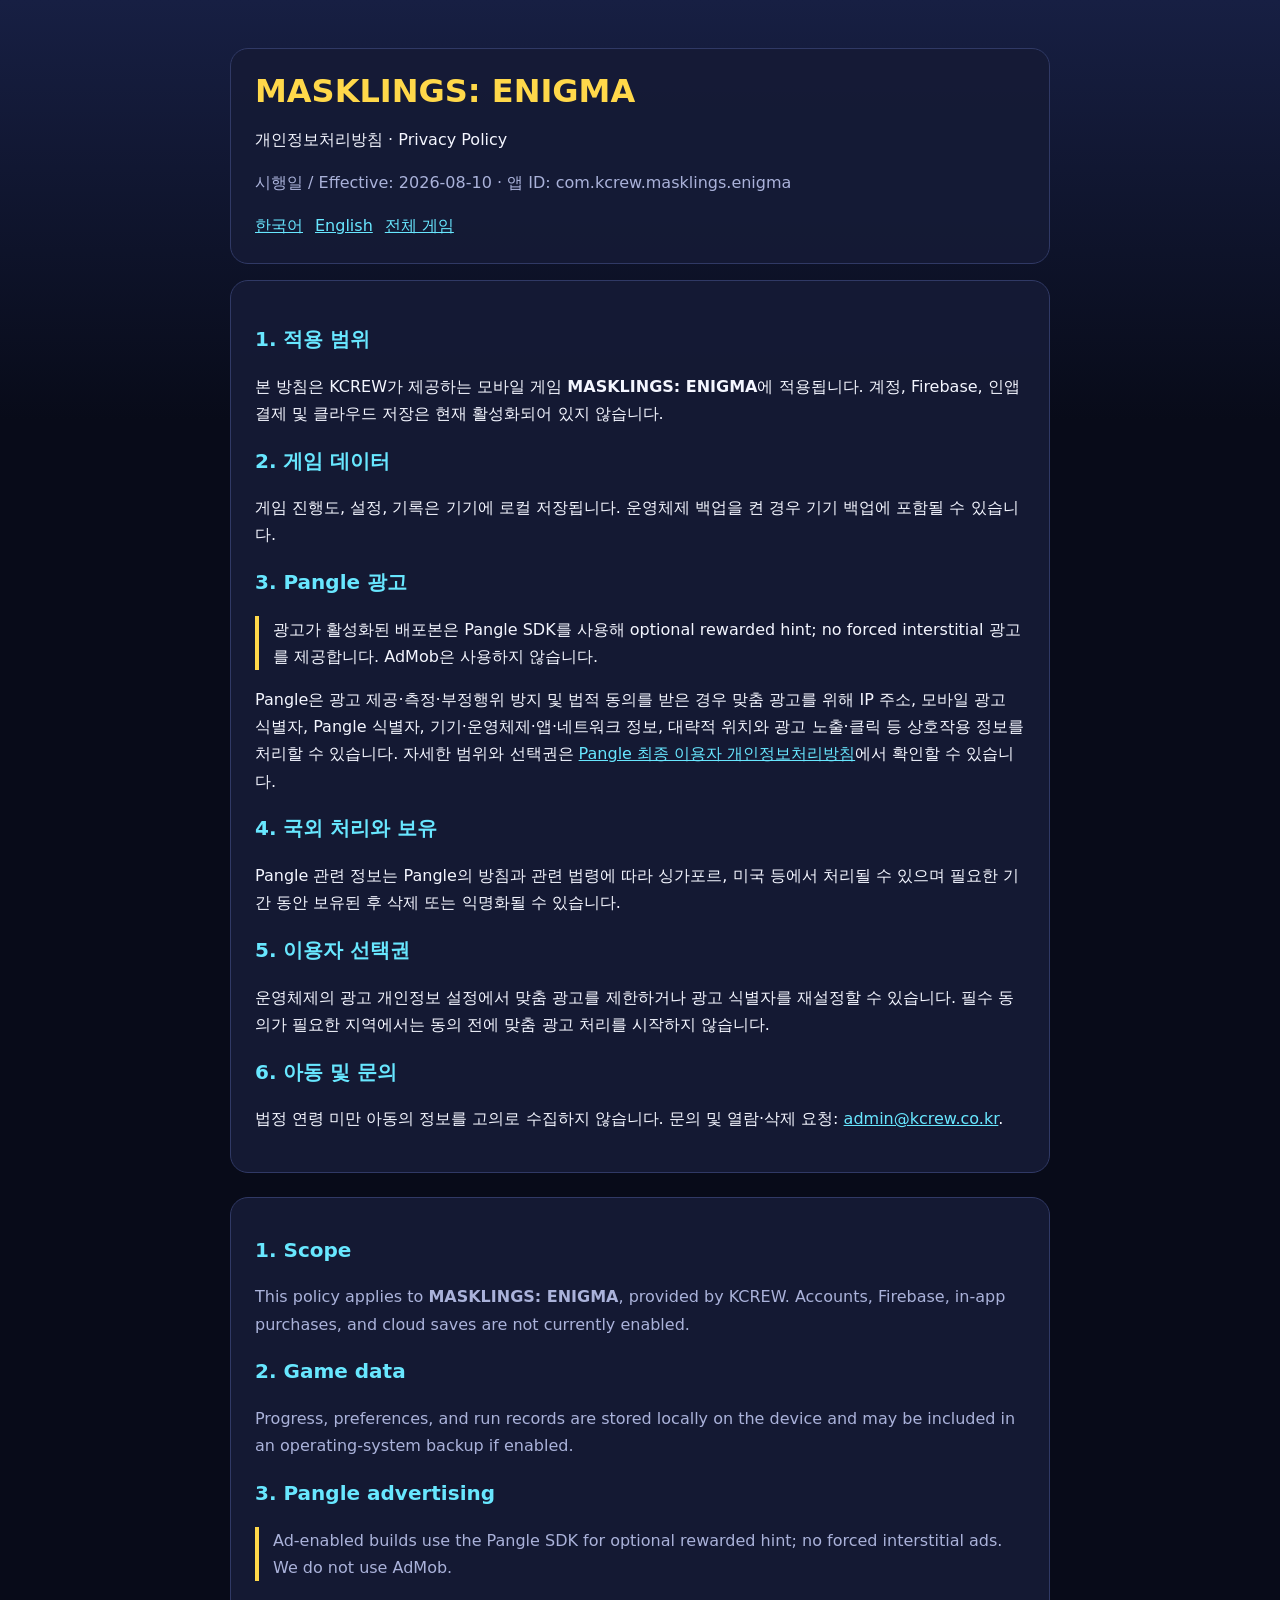
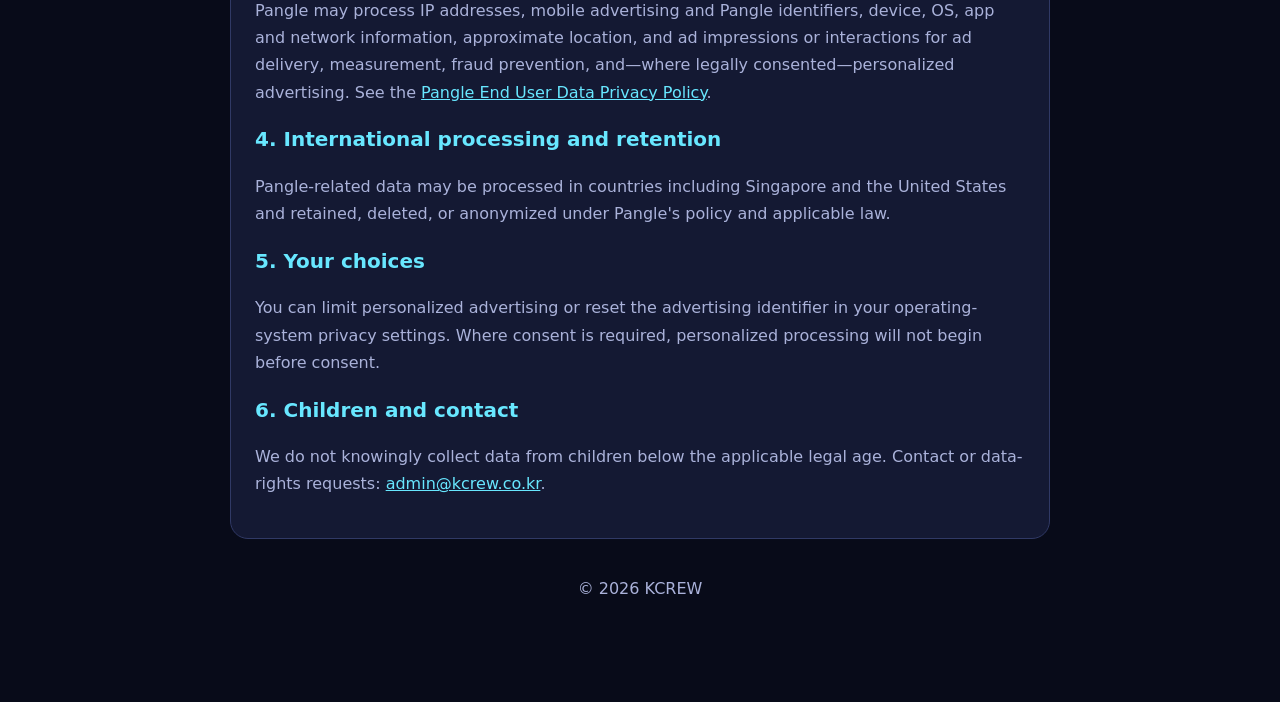
==== enigma/index.html @ 2fb53f5e "feat: publish MASKLINGS privacy center" ====
<!doctype html><html lang="ko"><head><meta charset="utf-8"><meta name="viewport" content="width=device-width,initial-scale=1"><title>MASKLINGS: ENIGMA Privacy Policy</title><link rel="stylesheet" href="/site.css"></head><body><main><header><h1>MASKLINGS: ENIGMA</h1><p>개인정보처리방침 · Privacy Policy</p><p class="meta">시행일 / Effective: 2026-08-10 · 앱 ID: com.kcrew.masklings.enigma</p><nav><a href="#ko">한국어</a><a href="#en">English</a><a href="/">전체 게임</a></nav></header><section id="ko"><h2>1. 적용 범위</h2><p>본 방침은 KCREW가 제공하는 모바일 게임 <strong>MASKLINGS: ENIGMA</strong>에 적용됩니다. 계정, Firebase, 인앱결제 및 클라우드 저장은 현재 활성화되어 있지 않습니다.</p><h2>2. 게임 데이터</h2><p>게임 진행도, 설정, 기록은 기기에 로컬 저장됩니다. 운영체제 백업을 켠 경우 기기 백업에 포함될 수 있습니다.</p><h2>3. Pangle 광고</h2><p class="notice">광고가 활성화된 배포본은 Pangle SDK를 사용해 optional rewarded hint; no forced interstitial 광고를 제공합니다. AdMob은 사용하지 않습니다.</p><p>Pangle은 광고 제공·측정·부정행위 방지 및 법적 동의를 받은 경우 맞춤 광고를 위해 IP 주소, 모바일 광고 식별자, Pangle 식별자, 기기·운영체제·앱·네트워크 정보, 대략적 위치와 광고 노출·클릭 등 상호작용 정보를 처리할 수 있습니다. 자세한 범위와 선택권은 <a href="https://www.pangleglobal.com/en/privacy/enduser-en">Pangle 최종 이용자 개인정보처리방침</a>에서 확인할 수 있습니다.</p><h2>4. 국외 처리와 보유</h2><p>Pangle 관련 정보는 Pangle의 방침과 관련 법령에 따라 싱가포르, 미국 등에서 처리될 수 있으며 필요한 기간 동안 보유된 후 삭제 또는 익명화될 수 있습니다.</p><h2>5. 이용자 선택권</h2><p>운영체제의 광고 개인정보 설정에서 맞춤 광고를 제한하거나 광고 식별자를 재설정할 수 있습니다. 필수 동의가 필요한 지역에서는 동의 전에 맞춤 광고 처리를 시작하지 않습니다.</p><h2>6. 아동 및 문의</h2><p>법정 연령 미만 아동의 정보를 고의로 수집하지 않습니다. 문의 및 열람·삭제 요청: <a href="mailto:admin@kcrew.co.kr">admin@kcrew.co.kr</a>.</p></section><section id="en" class="en"><h2>1. Scope</h2><p>This policy applies to <strong>MASKLINGS: ENIGMA</strong>, provided by KCREW. Accounts, Firebase, in-app purchases, and cloud saves are not currently enabled.</p><h2>2. Game data</h2><p>Progress, preferences, and run records are stored locally on the device and may be included in an operating-system backup if enabled.</p><h2>3. Pangle advertising</h2><p class="notice">Ad-enabled builds use the Pangle SDK for optional rewarded hint; no forced interstitial ads. We do not use AdMob.</p><p>Pangle may process IP addresses, mobile advertising and Pangle identifiers, device, OS, app and network information, approximate location, and ad impressions or interactions for ad delivery, measurement, fraud prevention, and—where legally consented—personalized advertising. See the <a href="https://www.pangleglobal.com/en/privacy/enduser-en">Pangle End User Data Privacy Policy</a>.</p><h2>4. International processing and retention</h2><p>Pangle-related data may be processed in countries including Singapore and the United States and retained, deleted, or anonymized under Pangle's policy and applicable law.</p><h2>5. Your choices</h2><p>You can limit personalized advertising or reset the advertising identifier in your operating-system privacy settings. Where consent is required, personalized processing will not begin before consent.</p><h2>6. Children and contact</h2><p>We do not knowingly collect data from children below the applicable legal age. Contact or data-rights requests: <a href="mailto:admin@kcrew.co.kr">admin@kcrew.co.kr</a>.</p></section><footer>© 2026 KCREW</footer></main></body></html>
---- site.css ----
:root{color-scheme:dark;--bg:#080b19;--panel:#151b36;--ink:#f4f6ff;--muted:#aab2da;--yellow:#ffd84a;--cyan:#68e7ff}*{box-sizing:border-box}body{margin:0;background:linear-gradient(180deg,#171f43,var(--bg) 420px);color:var(--ink);font:16px/1.7 system-ui,-apple-system,sans-serif}main{max-width:860px;margin:auto;padding:48px 20px 80px}header,section{background:rgba(21,27,54,.92);border:1px solid #303965;border-radius:18px;padding:24px;margin:0 0 16px}h1{margin:0;color:var(--yellow);line-height:1.15}h2{color:var(--cyan);font-size:1.25rem}a{color:var(--cyan)}.meta,.en{color:var(--muted)}nav{margin-top:16px;display:flex;gap:12px;flex-wrap:wrap}.notice{border-left:4px solid var(--yellow);padding-left:14px}.en{border-top:1px solid #303965;margin-top:24px;padding-top:18px}footer{text-align:center;color:var(--muted);padding:20px}
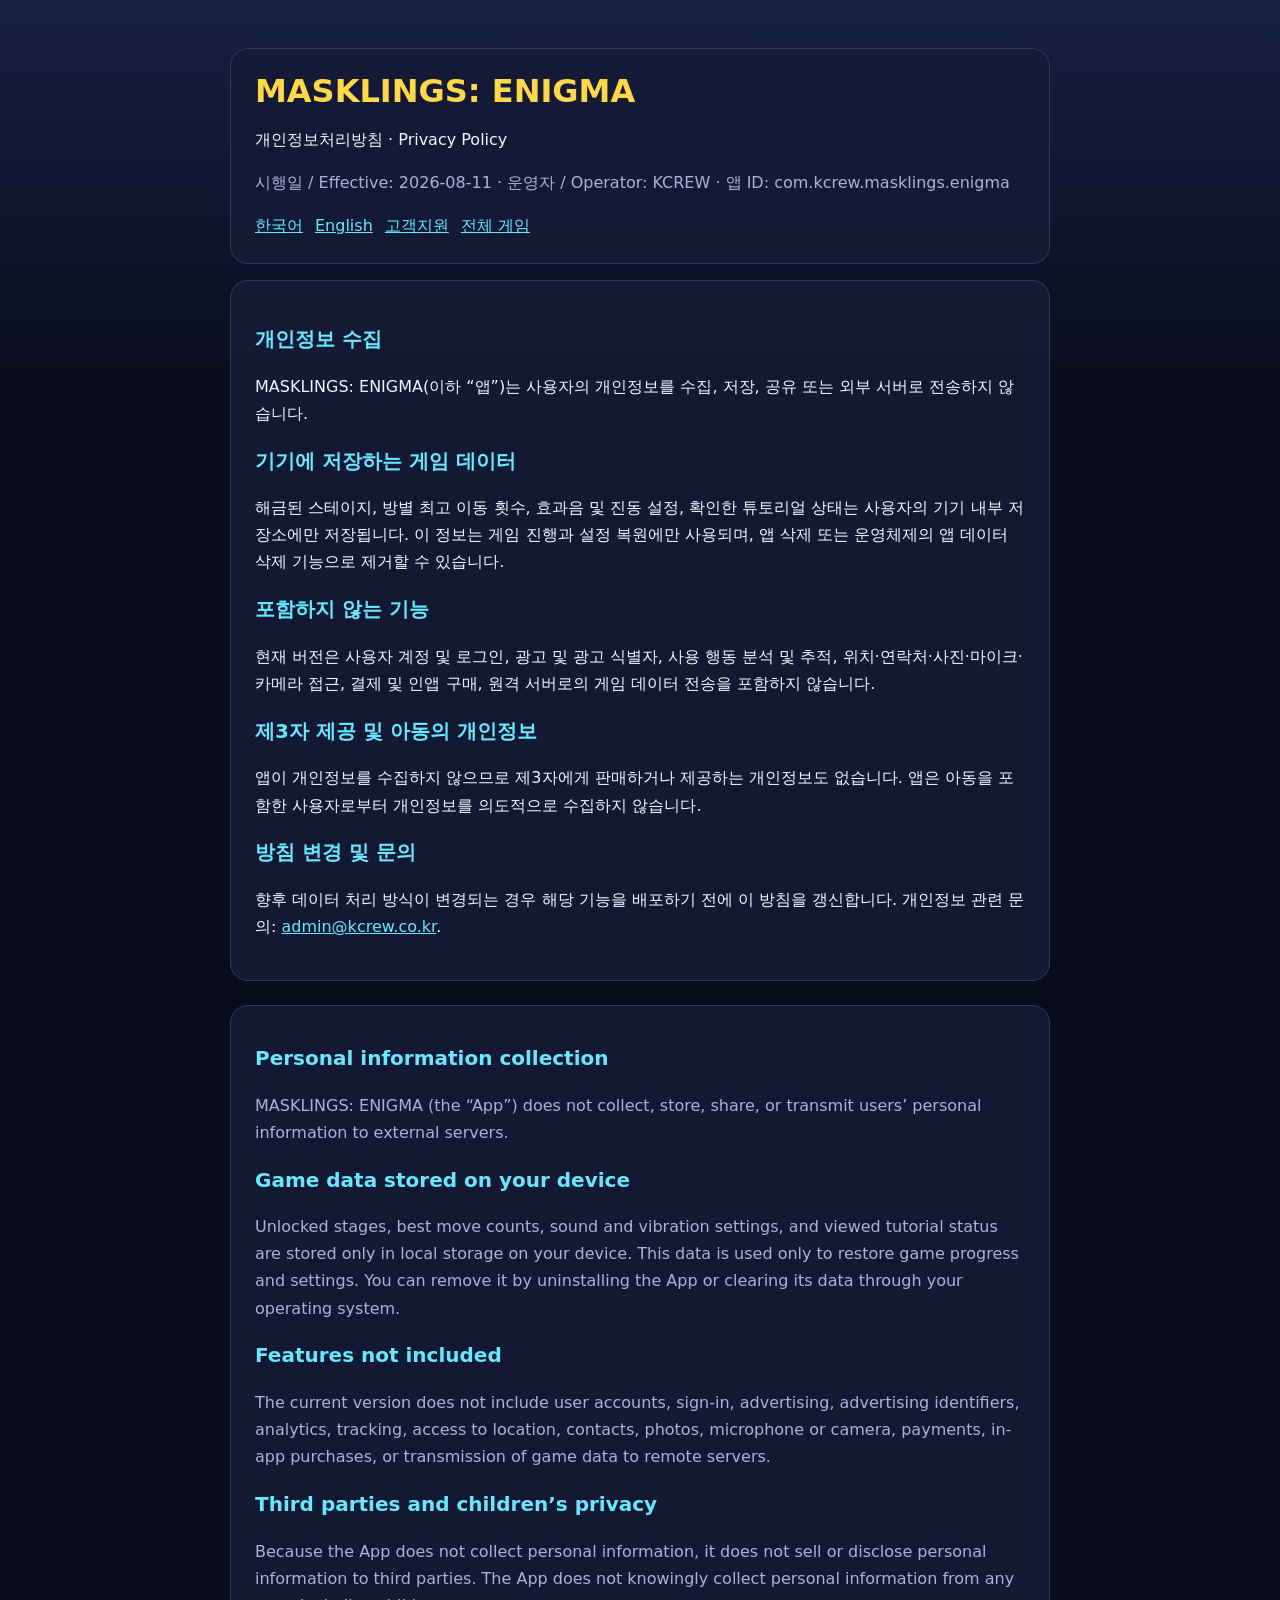
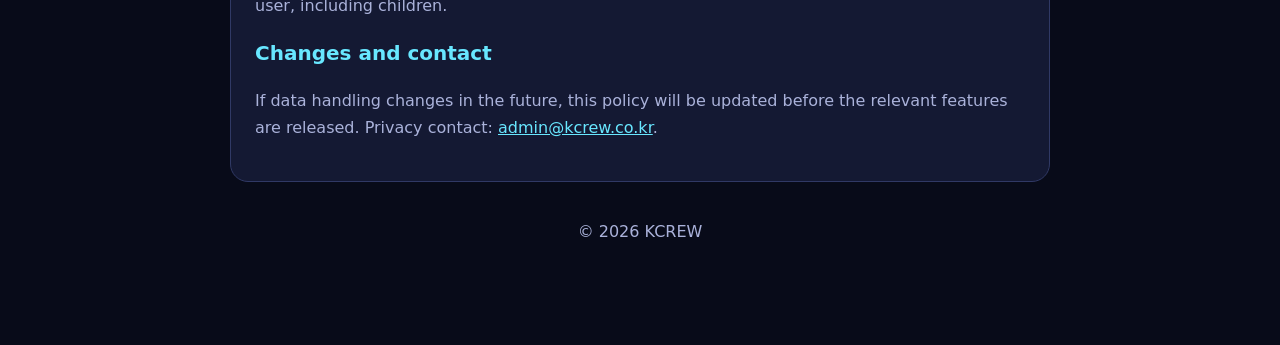
==== commit 5a1a679e: "fix: align Enigma privacy policy with app" ====
--- a/enigma/index.html
+++ b/enigma/index.html
@@ -1 +1,44 @@
-<!doctype html><html lang="ko"><head><meta charset="utf-8"><meta name="viewport" content="width=device-width,initial-scale=1"><title>MASKLINGS: ENIGMA Privacy Policy</title><link rel="stylesheet" href="/site.css"></head><body><main><header><h1>MASKLINGS: ENIGMA</h1><p>개인정보처리방침 · Privacy Policy</p><p class="meta">시행일 / Effective: 2026-08-10 · 앱 ID: com.kcrew.masklings.enigma</p><nav><a href="#ko">한국어</a><a href="#en">English</a><a href="/">전체 게임</a></nav></header><section id="ko"><h2>1. 적용 범위</h2><p>본 방침은 KCREW가 제공하는 모바일 게임 <strong>MASKLINGS: ENIGMA</strong>에 적용됩니다. 계정, Firebase, 인앱결제 및 클라우드 저장은 현재 활성화되어 있지 않습니다.</p><h2>2. 게임 데이터</h2><p>게임 진행도, 설정, 기록은 기기에 로컬 저장됩니다. 운영체제 백업을 켠 경우 기기 백업에 포함될 수 있습니다.</p><h2>3. Pangle 광고</h2><p class="notice">광고가 활성화된 배포본은 Pangle SDK를 사용해 optional rewarded hint; no forced interstitial 광고를 제공합니다. AdMob은 사용하지 않습니다.</p><p>Pangle은 광고 제공·측정·부정행위 방지 및 법적 동의를 받은 경우 맞춤 광고를 위해 IP 주소, 모바일 광고 식별자, Pangle 식별자, 기기·운영체제·앱·네트워크 정보, 대략적 위치와 광고 노출·클릭 등 상호작용 정보를 처리할 수 있습니다. 자세한 범위와 선택권은 <a href="https://www.pangleglobal.com/en/privacy/enduser-en">Pangle 최종 이용자 개인정보처리방침</a>에서 확인할 수 있습니다.</p><h2>4. 국외 처리와 보유</h2><p>Pangle 관련 정보는 Pangle의 방침과 관련 법령에 따라 싱가포르, 미국 등에서 처리될 수 있으며 필요한 기간 동안 보유된 후 삭제 또는 익명화될 수 있습니다.</p><h2>5. 이용자 선택권</h2><p>운영체제의 광고 개인정보 설정에서 맞춤 광고를 제한하거나 광고 식별자를 재설정할 수 있습니다. 필수 동의가 필요한 지역에서는 동의 전에 맞춤 광고 처리를 시작하지 않습니다.</p><h2>6. 아동 및 문의</h2><p>법정 연령 미만 아동의 정보를 고의로 수집하지 않습니다. 문의 및 열람·삭제 요청: <a href="mailto:admin@kcrew.co.kr">admin@kcrew.co.kr</a>.</p></section><section id="en" class="en"><h2>1. Scope</h2><p>This policy applies to <strong>MASKLINGS: ENIGMA</strong>, provided by KCREW. Accounts, Firebase, in-app purchases, and cloud saves are not currently enabled.</p><h2>2. Game data</h2><p>Progress, preferences, and run records are stored locally on the device and may be included in an operating-system backup if enabled.</p><h2>3. Pangle advertising</h2><p class="notice">Ad-enabled builds use the Pangle SDK for optional rewarded hint; no forced interstitial ads. We do not use AdMob.</p><p>Pangle may process IP addresses, mobile advertising and Pangle identifiers, device, OS, app and network information, approximate location, and ad impressions or interactions for ad delivery, measurement, fraud prevention, and—where legally consented—personalized advertising. See the <a href="https://www.pangleglobal.com/en/privacy/enduser-en">Pangle End User Data Privacy Policy</a>.</p><h2>4. International processing and retention</h2><p>Pangle-related data may be processed in countries including Singapore and the United States and retained, deleted, or anonymized under Pangle's policy and applicable law.</p><h2>5. Your choices</h2><p>You can limit personalized advertising or reset the advertising identifier in your operating-system privacy settings. Where consent is required, personalized processing will not begin before consent.</p><h2>6. Children and contact</h2><p>We do not knowingly collect data from children below the applicable legal age. Contact or data-rights requests: <a href="mailto:admin@kcrew.co.kr">admin@kcrew.co.kr</a>.</p></section><footer>© 2026 KCREW</footer></main></body></html>
+<!doctype html>
+<html lang="ko">
+<head>
+  <meta charset="utf-8">
+  <meta name="viewport" content="width=device-width,initial-scale=1">
+  <title>MASKLINGS: ENIGMA 개인정보처리방침 / Privacy Policy</title>
+  <link rel="stylesheet" href="/site.css">
+</head>
+<body>
+<main>
+  <header>
+    <h1>MASKLINGS: ENIGMA</h1>
+    <p>개인정보처리방침 · Privacy Policy</p>
+    <p class="meta">시행일 / Effective: 2026-08-11 · 운영자 / Operator: KCREW · 앱 ID: com.kcrew.masklings.enigma</p>
+    <nav><a href="#ko">한국어</a><a href="#en">English</a><a href="/enigma/support/">고객지원</a><a href="/">전체 게임</a></nav>
+  </header>
+  <section id="ko">
+    <h2>개인정보 수집</h2>
+    <p>MASKLINGS: ENIGMA(이하 “앱”)는 사용자의 개인정보를 수집, 저장, 공유 또는 외부 서버로 전송하지 않습니다.</p>
+    <h2>기기에 저장하는 게임 데이터</h2>
+    <p>해금된 스테이지, 방별 최고 이동 횟수, 효과음 및 진동 설정, 확인한 튜토리얼 상태는 사용자의 기기 내부 저장소에만 저장됩니다. 이 정보는 게임 진행과 설정 복원에만 사용되며, 앱 삭제 또는 운영체제의 앱 데이터 삭제 기능으로 제거할 수 있습니다.</p>
+    <h2>포함하지 않는 기능</h2>
+    <p>현재 버전은 사용자 계정 및 로그인, 광고 및 광고 식별자, 사용 행동 분석 및 추적, 위치·연락처·사진·마이크·카메라 접근, 결제 및 인앱 구매, 원격 서버로의 게임 데이터 전송을 포함하지 않습니다.</p>
+    <h2>제3자 제공 및 아동의 개인정보</h2>
+    <p>앱이 개인정보를 수집하지 않으므로 제3자에게 판매하거나 제공하는 개인정보도 없습니다. 앱은 아동을 포함한 사용자로부터 개인정보를 의도적으로 수집하지 않습니다.</p>
+    <h2>방침 변경 및 문의</h2>
+    <p>향후 데이터 처리 방식이 변경되는 경우 해당 기능을 배포하기 전에 이 방침을 갱신합니다. 개인정보 관련 문의: <a href="mailto:admin@kcrew.co.kr">admin@kcrew.co.kr</a>.</p>
+  </section>
+  <section id="en" class="en">
+    <h2>Personal information collection</h2>
+    <p>MASKLINGS: ENIGMA (the “App”) does not collect, store, share, or transmit users’ personal information to external servers.</p>
+    <h2>Game data stored on your device</h2>
+    <p>Unlocked stages, best move counts, sound and vibration settings, and viewed tutorial status are stored only in local storage on your device. This data is used only to restore game progress and settings. You can remove it by uninstalling the App or clearing its data through your operating system.</p>
+    <h2>Features not included</h2>
+    <p>The current version does not include user accounts, sign-in, advertising, advertising identifiers, analytics, tracking, access to location, contacts, photos, microphone or camera, payments, in-app purchases, or transmission of game data to remote servers.</p>
+    <h2>Third parties and children’s privacy</h2>
+    <p>Because the App does not collect personal information, it does not sell or disclose personal information to third parties. The App does not knowingly collect personal information from any user, including children.</p>
+    <h2>Changes and contact</h2>
+    <p>If data handling changes in the future, this policy will be updated before the relevant features are released. Privacy contact: <a href="mailto:admin@kcrew.co.kr">admin@kcrew.co.kr</a>.</p>
+  </section>
+  <footer>© 2026 KCREW</footer>
+</main>
+</body>
+</html>
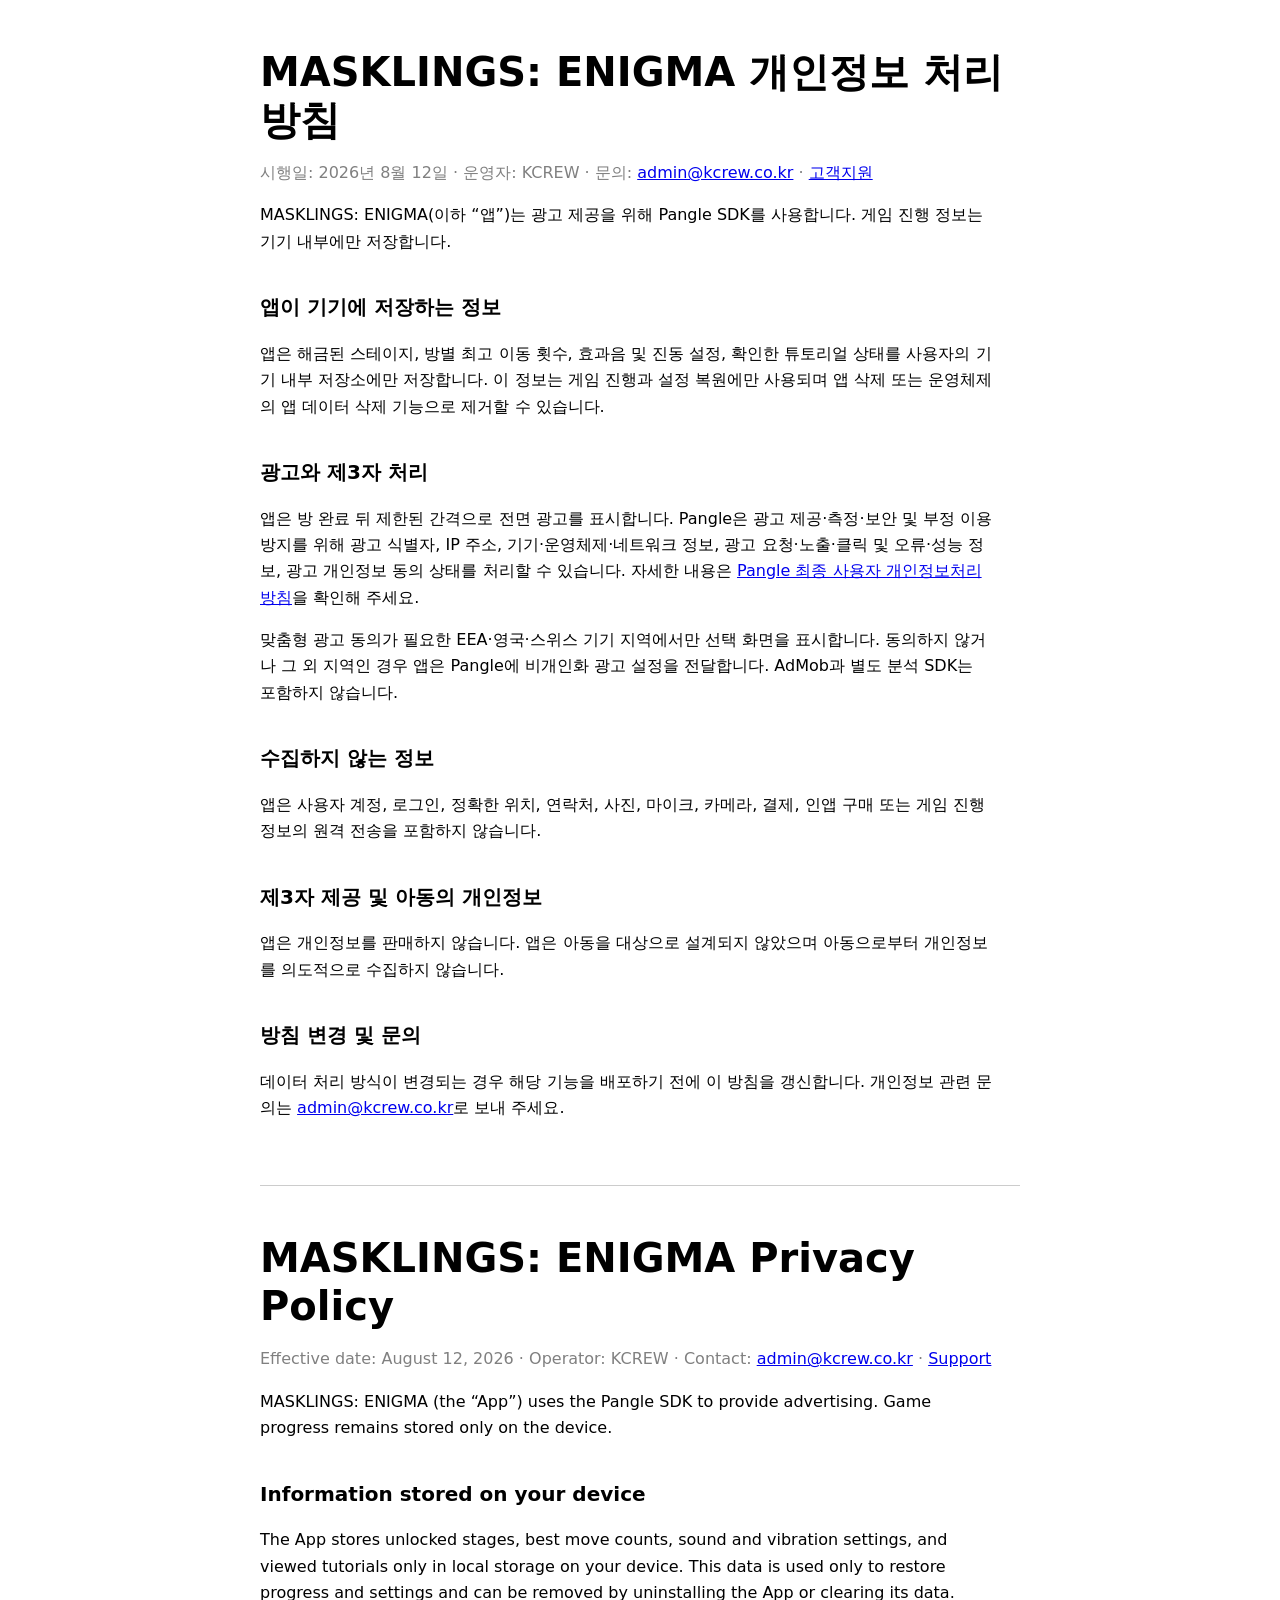
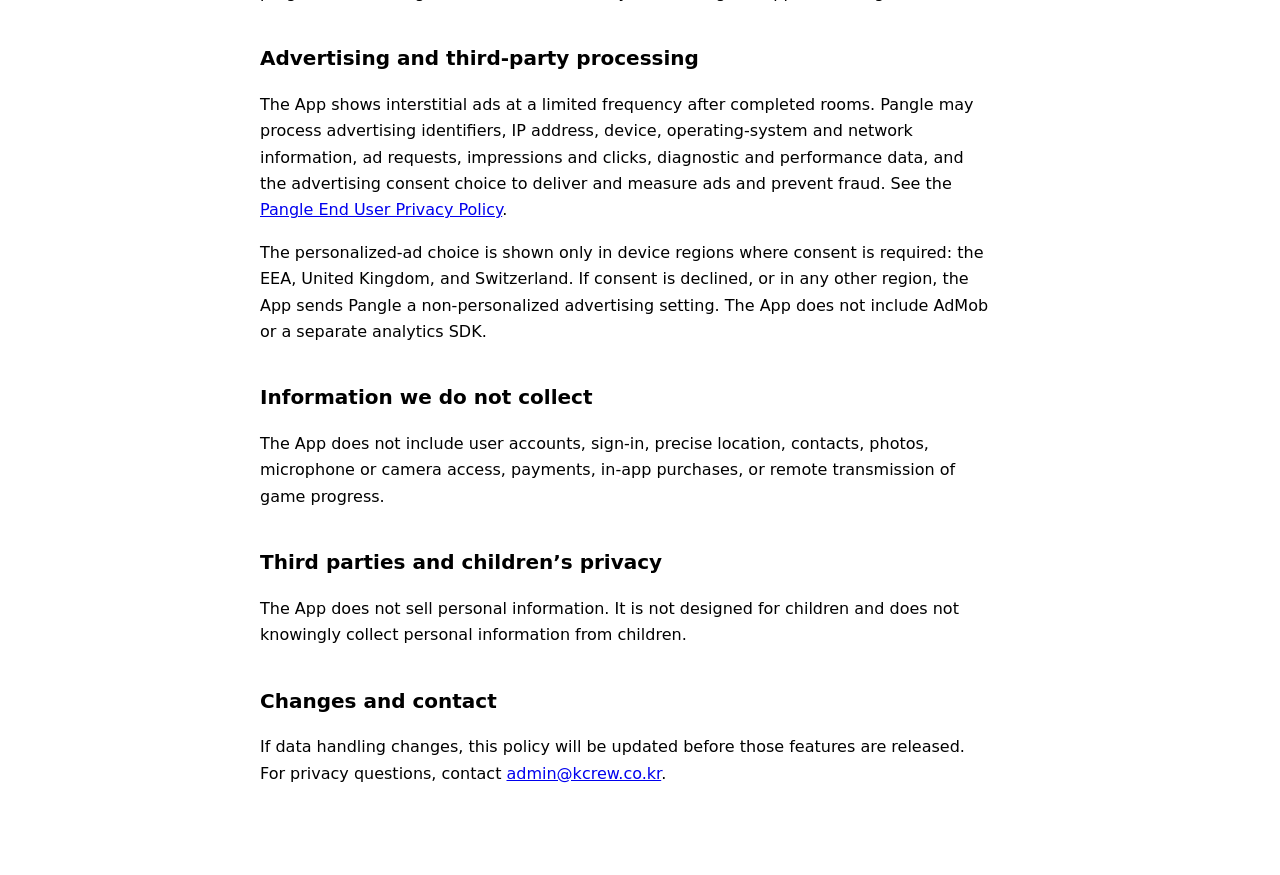
==== commit f372e4af: "Update ENIGMA privacy policy for Pangle" ====
--- a/enigma/index.html
+++ b/enigma/index.html
@@ -2,43 +2,55 @@
 <html lang="ko">
 <head>
   <meta charset="utf-8">
-  <meta name="viewport" content="width=device-width,initial-scale=1">
-  <title>MASKLINGS: ENIGMA 개인정보처리방침 / Privacy Policy</title>
-  <link rel="stylesheet" href="/site.css">
+  <meta name="viewport" content="width=device-width, initial-scale=1">
+  <meta name="color-scheme" content="light dark">
+  <title>MASKLINGS: ENIGMA 개인정보 처리방침 / Privacy Policy</title>
+  <style>
+    :root { color-scheme: light dark; font-family: system-ui, -apple-system, BlinkMacSystemFont, "Segoe UI", sans-serif; line-height: 1.65; }
+    body { margin: 0; background: Canvas; color: CanvasText; }
+    main { width: min(760px, calc(100% - 40px)); margin: 0 auto; padding: 48px 0 72px; }
+    h1 { margin: 0 0 8px; font-size: clamp(1.75rem, 5vw, 2.5rem); line-height: 1.2; }
+    h2 { margin-top: 36px; font-size: 1.25rem; }
+    p, li { max-width: 72ch; }
+    .meta { color: GrayText; }
+    .language { margin-top: 64px; padding-top: 48px; border-top: 1px solid color-mix(in srgb, CanvasText 20%, transparent); }
+    a { color: LinkText; }
+  </style>
 </head>
 <body>
-<main>
-  <header>
-    <h1>MASKLINGS: ENIGMA</h1>
-    <p>개인정보처리방침 · Privacy Policy</p>
-    <p class="meta">시행일 / Effective: 2026-08-11 · 운영자 / Operator: KCREW · 앱 ID: com.kcrew.masklings.enigma</p>
-    <nav><a href="#ko">한국어</a><a href="#en">English</a><a href="/enigma/support/">고객지원</a><a href="/">전체 게임</a></nav>
-  </header>
-  <section id="ko">
-    <h2>개인정보 수집</h2>
-    <p>MASKLINGS: ENIGMA(이하 “앱”)는 사용자의 개인정보를 수집, 저장, 공유 또는 외부 서버로 전송하지 않습니다.</p>
-    <h2>기기에 저장하는 게임 데이터</h2>
-    <p>해금된 스테이지, 방별 최고 이동 횟수, 효과음 및 진동 설정, 확인한 튜토리얼 상태는 사용자의 기기 내부 저장소에만 저장됩니다. 이 정보는 게임 진행과 설정 복원에만 사용되며, 앱 삭제 또는 운영체제의 앱 데이터 삭제 기능으로 제거할 수 있습니다.</p>
-    <h2>포함하지 않는 기능</h2>
-    <p>현재 버전은 사용자 계정 및 로그인, 광고 및 광고 식별자, 사용 행동 분석 및 추적, 위치·연락처·사진·마이크·카메라 접근, 결제 및 인앱 구매, 원격 서버로의 게임 데이터 전송을 포함하지 않습니다.</p>
-    <h2>제3자 제공 및 아동의 개인정보</h2>
-    <p>앱이 개인정보를 수집하지 않으므로 제3자에게 판매하거나 제공하는 개인정보도 없습니다. 앱은 아동을 포함한 사용자로부터 개인정보를 의도적으로 수집하지 않습니다.</p>
-    <h2>방침 변경 및 문의</h2>
-    <p>향후 데이터 처리 방식이 변경되는 경우 해당 기능을 배포하기 전에 이 방침을 갱신합니다. 개인정보 관련 문의: <a href="mailto:admin@kcrew.co.kr">admin@kcrew.co.kr</a>.</p>
-  </section>
-  <section id="en" class="en">
-    <h2>Personal information collection</h2>
-    <p>MASKLINGS: ENIGMA (the “App”) does not collect, store, share, or transmit users’ personal information to external servers.</p>
-    <h2>Game data stored on your device</h2>
-    <p>Unlocked stages, best move counts, sound and vibration settings, and viewed tutorial status are stored only in local storage on your device. This data is used only to restore game progress and settings. You can remove it by uninstalling the App or clearing its data through your operating system.</p>
-    <h2>Features not included</h2>
-    <p>The current version does not include user accounts, sign-in, advertising, advertising identifiers, analytics, tracking, access to location, contacts, photos, microphone or camera, payments, in-app purchases, or transmission of game data to remote servers.</p>
-    <h2>Third parties and children’s privacy</h2>
-    <p>Because the App does not collect personal information, it does not sell or disclose personal information to third parties. The App does not knowingly collect personal information from any user, including children.</p>
-    <h2>Changes and contact</h2>
-    <p>If data handling changes in the future, this policy will be updated before the relevant features are released. Privacy contact: <a href="mailto:admin@kcrew.co.kr">admin@kcrew.co.kr</a>.</p>
-  </section>
-  <footer>© 2026 KCREW</footer>
-</main>
+  <main>
+    <section lang="ko" aria-labelledby="title-ko">
+      <h1 id="title-ko">MASKLINGS: ENIGMA 개인정보 처리방침</h1>
+      <p class="meta">시행일: 2026년 8월 12일 · 운영자: KCREW · 문의: <a href="mailto:admin@kcrew.co.kr">admin@kcrew.co.kr</a> · <a href="https://privacy.maskling.com/enigma/support/">고객지원</a></p>
+      <p>MASKLINGS: ENIGMA(이하 “앱”)는 광고 제공을 위해 Pangle SDK를 사용합니다. 게임 진행 정보는 기기 내부에만 저장합니다.</p>
+      <h2>앱이 기기에 저장하는 정보</h2>
+      <p>앱은 해금된 스테이지, 방별 최고 이동 횟수, 효과음 및 진동 설정, 확인한 튜토리얼 상태를 사용자의 기기 내부 저장소에만 저장합니다. 이 정보는 게임 진행과 설정 복원에만 사용되며 앱 삭제 또는 운영체제의 앱 데이터 삭제 기능으로 제거할 수 있습니다.</p>
+      <h2>광고와 제3자 처리</h2>
+      <p>앱은 방 완료 뒤 제한된 간격으로 전면 광고를 표시합니다. Pangle은 광고 제공·측정·보안 및 부정 이용 방지를 위해 광고 식별자, IP 주소, 기기·운영체제·네트워크 정보, 광고 요청·노출·클릭 및 오류·성능 정보, 광고 개인정보 동의 상태를 처리할 수 있습니다. 자세한 내용은 <a href="https://www.pangleglobal.com/privacy/enduser-en">Pangle 최종 사용자 개인정보처리방침</a>을 확인해 주세요.</p>
+      <p>맞춤형 광고 동의가 필요한 EEA·영국·스위스 기기 지역에서만 선택 화면을 표시합니다. 동의하지 않거나 그 외 지역인 경우 앱은 Pangle에 비개인화 광고 설정을 전달합니다. AdMob과 별도 분석 SDK는 포함하지 않습니다.</p>
+      <h2>수집하지 않는 정보</h2>
+      <p>앱은 사용자 계정, 로그인, 정확한 위치, 연락처, 사진, 마이크, 카메라, 결제, 인앱 구매 또는 게임 진행 정보의 원격 전송을 포함하지 않습니다.</p>
+      <h2>제3자 제공 및 아동의 개인정보</h2>
+      <p>앱은 개인정보를 판매하지 않습니다. 앱은 아동을 대상으로 설계되지 않았으며 아동으로부터 개인정보를 의도적으로 수집하지 않습니다.</p>
+      <h2>방침 변경 및 문의</h2>
+      <p>데이터 처리 방식이 변경되는 경우 해당 기능을 배포하기 전에 이 방침을 갱신합니다. 개인정보 관련 문의는 <a href="mailto:admin@kcrew.co.kr">admin@kcrew.co.kr</a>로 보내 주세요.</p>
+    </section>
+    <section class="language" lang="en" aria-labelledby="title-en">
+      <h1 id="title-en">MASKLINGS: ENIGMA Privacy Policy</h1>
+      <p class="meta">Effective date: August 12, 2026 · Operator: KCREW · Contact: <a href="mailto:admin@kcrew.co.kr">admin@kcrew.co.kr</a> · <a href="https://privacy.maskling.com/enigma/support/">Support</a></p>
+      <p>MASKLINGS: ENIGMA (the “App”) uses the Pangle SDK to provide advertising. Game progress remains stored only on the device.</p>
+      <h2>Information stored on your device</h2>
+      <p>The App stores unlocked stages, best move counts, sound and vibration settings, and viewed tutorials only in local storage on your device. This data is used only to restore progress and settings and can be removed by uninstalling the App or clearing its data.</p>
+      <h2>Advertising and third-party processing</h2>
+      <p>The App shows interstitial ads at a limited frequency after completed rooms. Pangle may process advertising identifiers, IP address, device, operating-system and network information, ad requests, impressions and clicks, diagnostic and performance data, and the advertising consent choice to deliver and measure ads and prevent fraud. See the <a href="https://www.pangleglobal.com/privacy/enduser-en">Pangle End User Privacy Policy</a>.</p>
+      <p>The personalized-ad choice is shown only in device regions where consent is required: the EEA, United Kingdom, and Switzerland. If consent is declined, or in any other region, the App sends Pangle a non-personalized advertising setting. The App does not include AdMob or a separate analytics SDK.</p>
+      <h2>Information we do not collect</h2>
+      <p>The App does not include user accounts, sign-in, precise location, contacts, photos, microphone or camera access, payments, in-app purchases, or remote transmission of game progress.</p>
+      <h2>Third parties and children’s privacy</h2>
+      <p>The App does not sell personal information. It is not designed for children and does not knowingly collect personal information from children.</p>
+      <h2>Changes and contact</h2>
+      <p>If data handling changes, this policy will be updated before those features are released. For privacy questions, contact <a href="mailto:admin@kcrew.co.kr">admin@kcrew.co.kr</a>.</p>
+    </section>
+  </main>
 </body>
 </html>
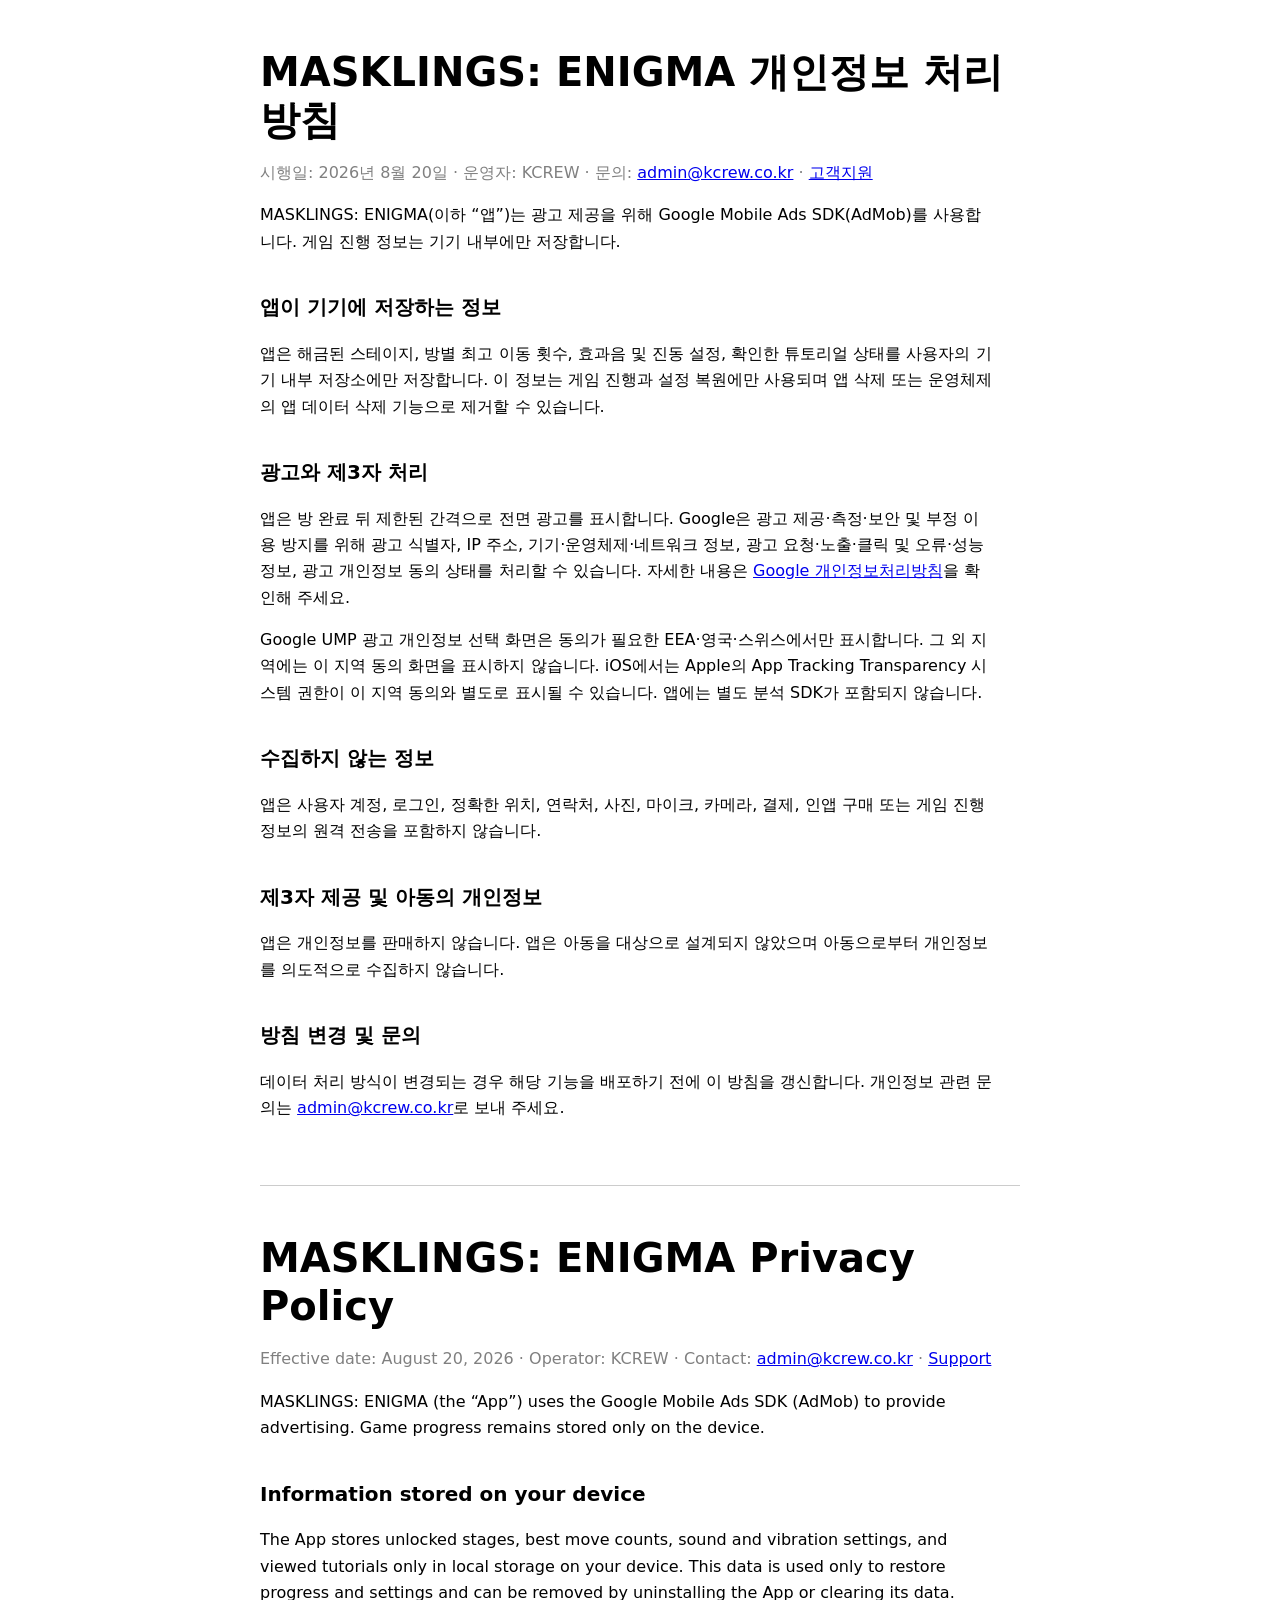
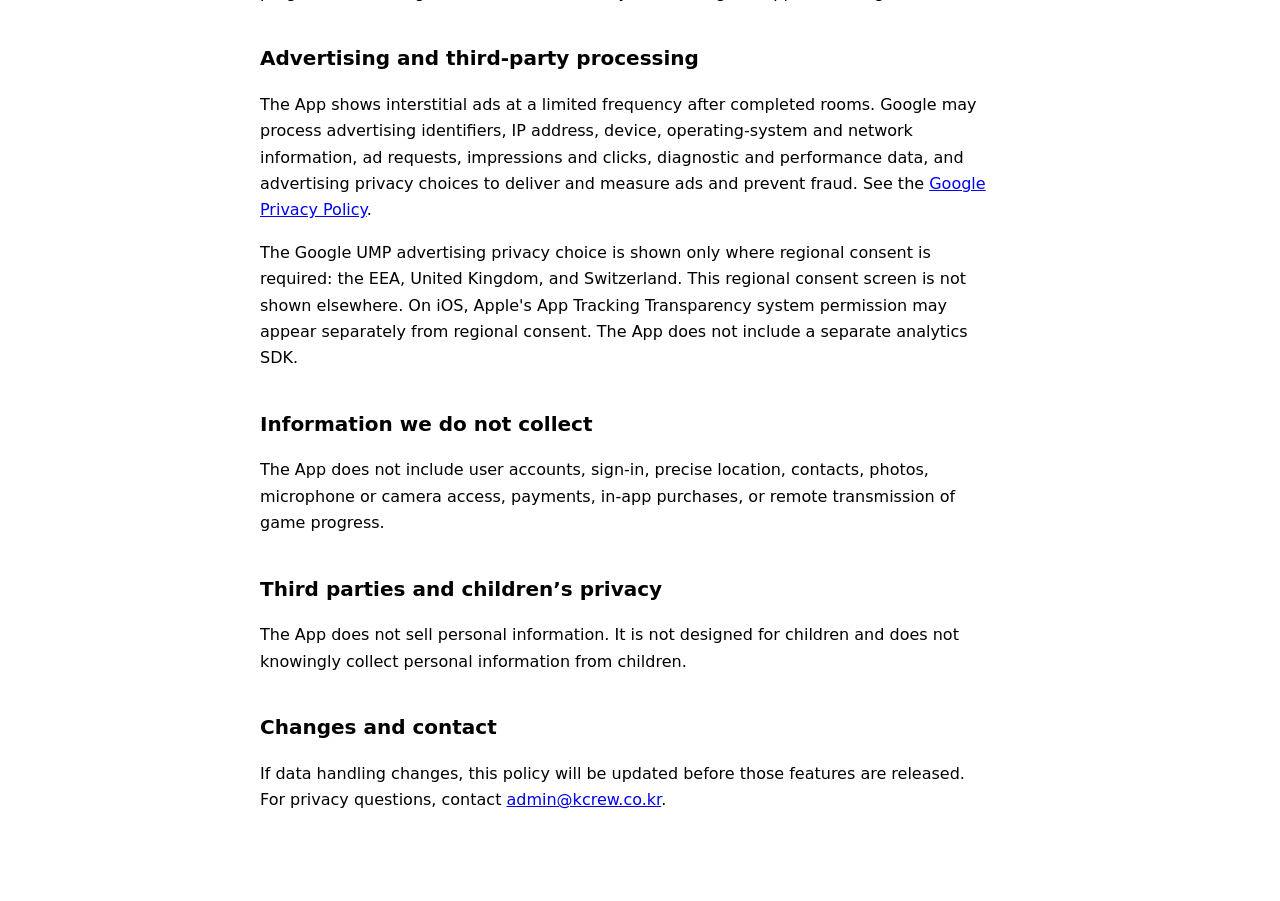
==== commit 17cc8eb0: "Publish ENIGMA AdMob privacy disclosures" ====
--- a/enigma/index.html
+++ b/enigma/index.html
@@ -21,13 +21,13 @@
   <main>
     <section lang="ko" aria-labelledby="title-ko">
       <h1 id="title-ko">MASKLINGS: ENIGMA 개인정보 처리방침</h1>
-      <p class="meta">시행일: 2026년 8월 12일 · 운영자: KCREW · 문의: <a href="mailto:admin@kcrew.co.kr">admin@kcrew.co.kr</a> · <a href="https://privacy.maskling.com/enigma/support/">고객지원</a></p>
-      <p>MASKLINGS: ENIGMA(이하 “앱”)는 광고 제공을 위해 Pangle SDK를 사용합니다. 게임 진행 정보는 기기 내부에만 저장합니다.</p>
+      <p class="meta">시행일: 2026년 8월 20일 · 운영자: KCREW · 문의: <a href="mailto:admin@kcrew.co.kr">admin@kcrew.co.kr</a> · <a href="https://privacy.maskling.com/enigma/support/">고객지원</a></p>
+      <p>MASKLINGS: ENIGMA(이하 “앱”)는 광고 제공을 위해 Google Mobile Ads SDK(AdMob)를 사용합니다. 게임 진행 정보는 기기 내부에만 저장합니다.</p>
       <h2>앱이 기기에 저장하는 정보</h2>
       <p>앱은 해금된 스테이지, 방별 최고 이동 횟수, 효과음 및 진동 설정, 확인한 튜토리얼 상태를 사용자의 기기 내부 저장소에만 저장합니다. 이 정보는 게임 진행과 설정 복원에만 사용되며 앱 삭제 또는 운영체제의 앱 데이터 삭제 기능으로 제거할 수 있습니다.</p>
       <h2>광고와 제3자 처리</h2>
-      <p>앱은 방 완료 뒤 제한된 간격으로 전면 광고를 표시합니다. Pangle은 광고 제공·측정·보안 및 부정 이용 방지를 위해 광고 식별자, IP 주소, 기기·운영체제·네트워크 정보, 광고 요청·노출·클릭 및 오류·성능 정보, 광고 개인정보 동의 상태를 처리할 수 있습니다. 자세한 내용은 <a href="https://www.pangleglobal.com/privacy/enduser-en">Pangle 최종 사용자 개인정보처리방침</a>을 확인해 주세요.</p>
-      <p>맞춤형 광고 동의가 필요한 EEA·영국·스위스 기기 지역에서만 선택 화면을 표시합니다. 동의하지 않거나 그 외 지역인 경우 앱은 Pangle에 비개인화 광고 설정을 전달합니다. AdMob과 별도 분석 SDK는 포함하지 않습니다.</p>
+      <p>앱은 방 완료 뒤 제한된 간격으로 전면 광고를 표시합니다. Google은 광고 제공·측정·보안 및 부정 이용 방지를 위해 광고 식별자, IP 주소, 기기·운영체제·네트워크 정보, 광고 요청·노출·클릭 및 오류·성능 정보, 광고 개인정보 동의 상태를 처리할 수 있습니다. 자세한 내용은 <a href="https://policies.google.com/privacy">Google 개인정보처리방침</a>을 확인해 주세요.</p>
+      <p>Google UMP 광고 개인정보 선택 화면은 동의가 필요한 EEA·영국·스위스에서만 표시합니다. 그 외 지역에는 이 지역 동의 화면을 표시하지 않습니다. iOS에서는 Apple의 App Tracking Transparency 시스템 권한이 이 지역 동의와 별도로 표시될 수 있습니다. 앱에는 별도 분석 SDK가 포함되지 않습니다.</p>
       <h2>수집하지 않는 정보</h2>
       <p>앱은 사용자 계정, 로그인, 정확한 위치, 연락처, 사진, 마이크, 카메라, 결제, 인앱 구매 또는 게임 진행 정보의 원격 전송을 포함하지 않습니다.</p>
       <h2>제3자 제공 및 아동의 개인정보</h2>
@@ -37,13 +37,13 @@
     </section>
     <section class="language" lang="en" aria-labelledby="title-en">
       <h1 id="title-en">MASKLINGS: ENIGMA Privacy Policy</h1>
-      <p class="meta">Effective date: August 12, 2026 · Operator: KCREW · Contact: <a href="mailto:admin@kcrew.co.kr">admin@kcrew.co.kr</a> · <a href="https://privacy.maskling.com/enigma/support/">Support</a></p>
-      <p>MASKLINGS: ENIGMA (the “App”) uses the Pangle SDK to provide advertising. Game progress remains stored only on the device.</p>
+      <p class="meta">Effective date: August 20, 2026 · Operator: KCREW · Contact: <a href="mailto:admin@kcrew.co.kr">admin@kcrew.co.kr</a> · <a href="https://privacy.maskling.com/enigma/support/">Support</a></p>
+      <p>MASKLINGS: ENIGMA (the “App”) uses the Google Mobile Ads SDK (AdMob) to provide advertising. Game progress remains stored only on the device.</p>
       <h2>Information stored on your device</h2>
       <p>The App stores unlocked stages, best move counts, sound and vibration settings, and viewed tutorials only in local storage on your device. This data is used only to restore progress and settings and can be removed by uninstalling the App or clearing its data.</p>
       <h2>Advertising and third-party processing</h2>
-      <p>The App shows interstitial ads at a limited frequency after completed rooms. Pangle may process advertising identifiers, IP address, device, operating-system and network information, ad requests, impressions and clicks, diagnostic and performance data, and the advertising consent choice to deliver and measure ads and prevent fraud. See the <a href="https://www.pangleglobal.com/privacy/enduser-en">Pangle End User Privacy Policy</a>.</p>
-      <p>The personalized-ad choice is shown only in device regions where consent is required: the EEA, United Kingdom, and Switzerland. If consent is declined, or in any other region, the App sends Pangle a non-personalized advertising setting. The App does not include AdMob or a separate analytics SDK.</p>
+      <p>The App shows interstitial ads at a limited frequency after completed rooms. Google may process advertising identifiers, IP address, device, operating-system and network information, ad requests, impressions and clicks, diagnostic and performance data, and advertising privacy choices to deliver and measure ads and prevent fraud. See the <a href="https://policies.google.com/privacy">Google Privacy Policy</a>.</p>
+      <p>The Google UMP advertising privacy choice is shown only where regional consent is required: the EEA, United Kingdom, and Switzerland. This regional consent screen is not shown elsewhere. On iOS, Apple's App Tracking Transparency system permission may appear separately from regional consent. The App does not include a separate analytics SDK.</p>
       <h2>Information we do not collect</h2>
       <p>The App does not include user accounts, sign-in, precise location, contacts, photos, microphone or camera access, payments, in-app purchases, or remote transmission of game progress.</p>
       <h2>Third parties and children’s privacy</h2>
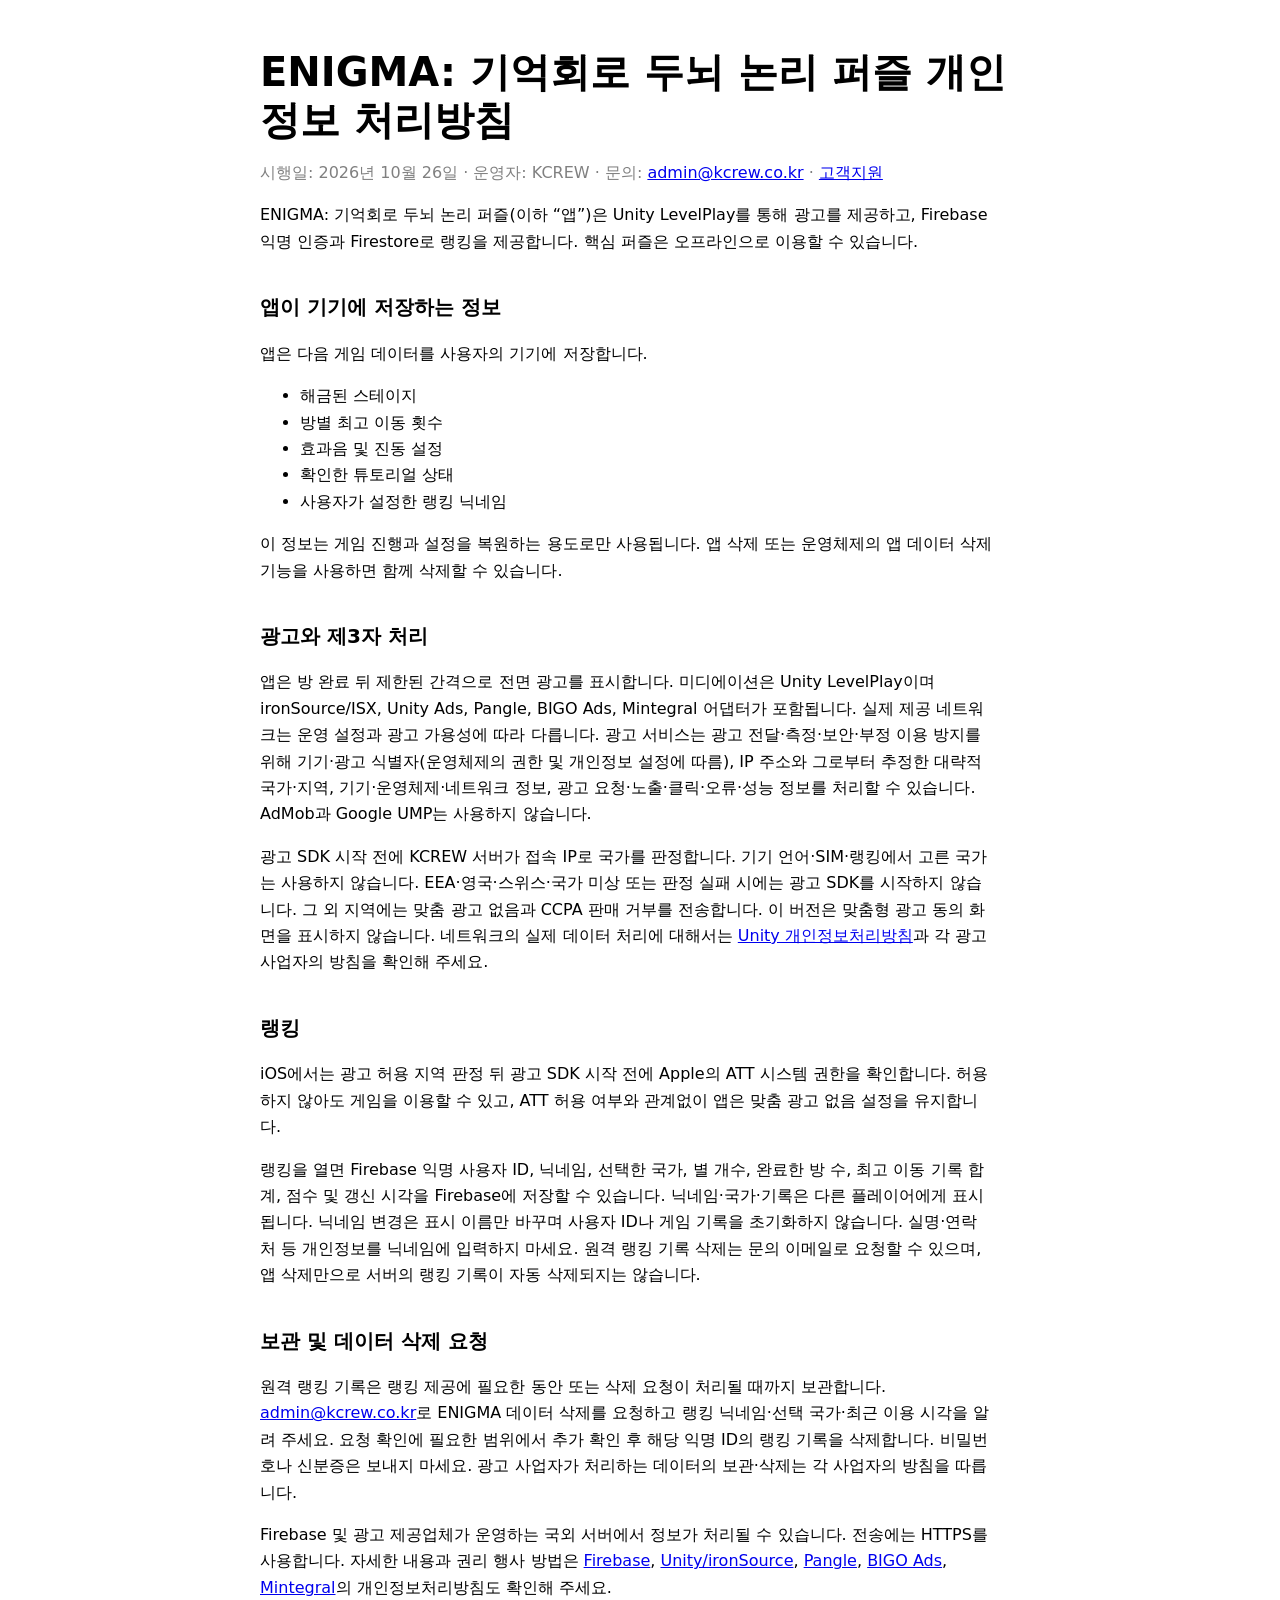
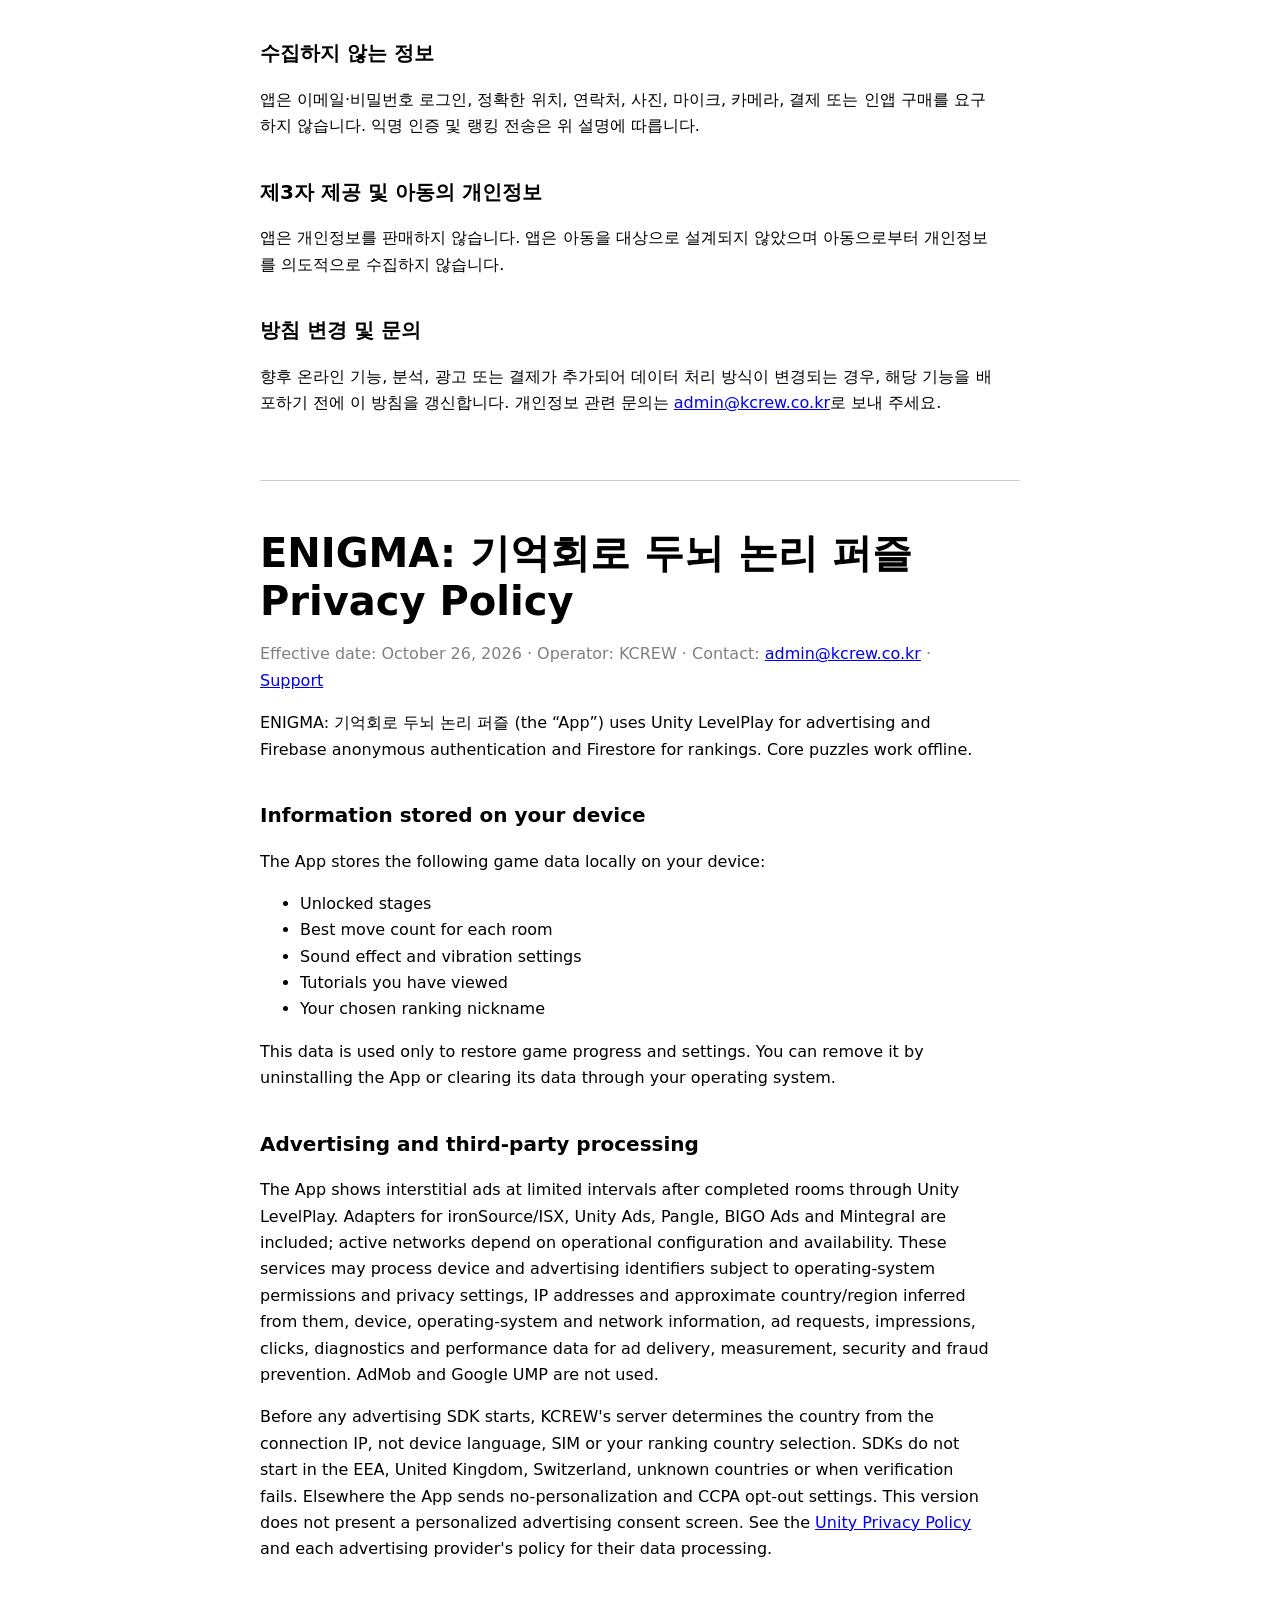
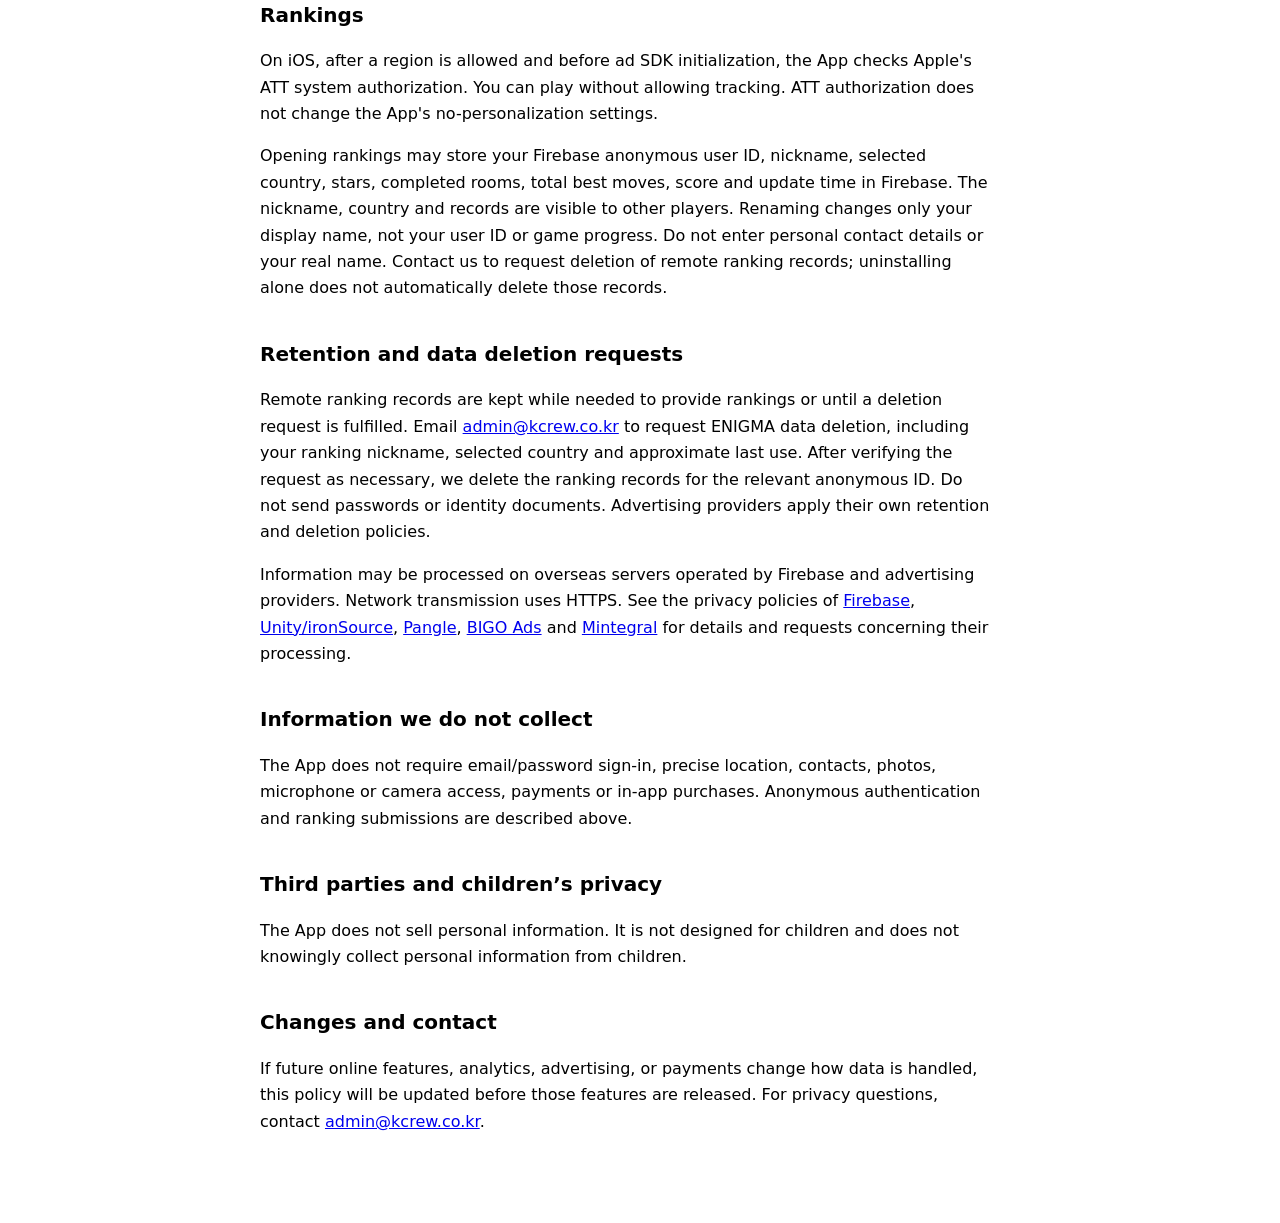
==== commit 12282e01: "Publish ENIGMA 1.0.6 LevelPlay and nickname privacy disclosures" ====
--- a/enigma/index.html
+++ b/enigma/index.html
@@ -4,9 +4,13 @@
   <meta charset="utf-8">
   <meta name="viewport" content="width=device-width, initial-scale=1">
   <meta name="color-scheme" content="light dark">
-  <title>MASKLINGS: ENIGMA 개인정보 처리방침 / Privacy Policy</title>
+  <title>ENIGMA: 기억회로 두뇌 논리 퍼즐 개인정보 처리방침 / Privacy Policy</title>
   <style>
-    :root { color-scheme: light dark; font-family: system-ui, -apple-system, BlinkMacSystemFont, "Segoe UI", sans-serif; line-height: 1.65; }
+    :root {
+      color-scheme: light dark;
+      font-family: system-ui, -apple-system, BlinkMacSystemFont, "Segoe UI", sans-serif;
+      line-height: 1.65;
+    }
     body { margin: 0; background: Canvas; color: CanvasText; }
     main { width: min(760px, calc(100% - 40px)); margin: 0 auto; padding: 48px 0 72px; }
     h1 { margin: 0 0 8px; font-size: clamp(1.75rem, 5vw, 2.5rem); line-height: 1.2; }
@@ -20,36 +24,77 @@
 <body>
   <main>
     <section lang="ko" aria-labelledby="title-ko">
-      <h1 id="title-ko">MASKLINGS: ENIGMA 개인정보 처리방침</h1>
-      <p class="meta">시행일: 2026년 8월 20일 · 운영자: KCREW · 문의: <a href="mailto:admin@kcrew.co.kr">admin@kcrew.co.kr</a> · <a href="https://privacy.maskling.com/enigma/support/">고객지원</a></p>
-      <p>MASKLINGS: ENIGMA(이하 “앱”)는 광고 제공을 위해 Google Mobile Ads SDK(AdMob)를 사용합니다. 게임 진행 정보는 기기 내부에만 저장합니다.</p>
+      <h1 id="title-ko">ENIGMA: 기억회로 두뇌 논리 퍼즐 개인정보 처리방침</h1>
+      <p class="meta">시행일: 2026년 10월 26일 · 운영자: KCREW · 문의: <a href="mailto:admin@kcrew.co.kr">admin@kcrew.co.kr</a> · <a href="https://privacy.maskling.com/enigma/support/">고객지원</a></p>
+      <p>ENIGMA: 기억회로 두뇌 논리 퍼즐(이하 “앱”)은 Unity LevelPlay를 통해 광고를 제공하고, Firebase 익명 인증과 Firestore로 랭킹을 제공합니다. 핵심 퍼즐은 오프라인으로 이용할 수 있습니다.</p>
+
       <h2>앱이 기기에 저장하는 정보</h2>
-      <p>앱은 해금된 스테이지, 방별 최고 이동 횟수, 효과음 및 진동 설정, 확인한 튜토리얼 상태를 사용자의 기기 내부 저장소에만 저장합니다. 이 정보는 게임 진행과 설정 복원에만 사용되며 앱 삭제 또는 운영체제의 앱 데이터 삭제 기능으로 제거할 수 있습니다.</p>
+      <p>앱은 다음 게임 데이터를 사용자의 기기에 저장합니다.</p>
+      <ul>
+        <li>해금된 스테이지</li>
+        <li>방별 최고 이동 횟수</li>
+        <li>효과음 및 진동 설정</li>
+        <li>확인한 튜토리얼 상태</li>
+        <li>사용자가 설정한 랭킹 닉네임</li>
+      </ul>
+      <p>이 정보는 게임 진행과 설정을 복원하는 용도로만 사용됩니다. 앱 삭제 또는 운영체제의 앱 데이터 삭제 기능을 사용하면 함께 삭제할 수 있습니다.</p>
+
       <h2>광고와 제3자 처리</h2>
-      <p>앱은 방 완료 뒤 제한된 간격으로 전면 광고를 표시합니다. Google은 광고 제공·측정·보안 및 부정 이용 방지를 위해 광고 식별자, IP 주소, 기기·운영체제·네트워크 정보, 광고 요청·노출·클릭 및 오류·성능 정보, 광고 개인정보 동의 상태를 처리할 수 있습니다. 자세한 내용은 <a href="https://policies.google.com/privacy">Google 개인정보처리방침</a>을 확인해 주세요.</p>
-      <p>Google UMP 광고 개인정보 선택 화면은 동의가 필요한 EEA·영국·스위스에서만 표시합니다. 그 외 지역에는 이 지역 동의 화면을 표시하지 않습니다. iOS에서는 Apple의 App Tracking Transparency 시스템 권한이 이 지역 동의와 별도로 표시될 수 있습니다. 앱에는 별도 분석 SDK가 포함되지 않습니다.</p>
+      <p>앱은 방 완료 뒤 제한된 간격으로 전면 광고를 표시합니다. 미디에이션은 Unity LevelPlay이며 ironSource/ISX, Unity Ads, Pangle, BIGO Ads, Mintegral 어댑터가 포함됩니다. 실제 제공 네트워크는 운영 설정과 광고 가용성에 따라 다릅니다. 광고 서비스는 광고 전달·측정·보안·부정 이용 방지를 위해 기기·광고 식별자(운영체제의 권한 및 개인정보 설정에 따름), IP 주소와 그로부터 추정한 대략적 국가·지역, 기기·운영체제·네트워크 정보, 광고 요청·노출·클릭·오류·성능 정보를 처리할 수 있습니다. AdMob과 Google UMP는 사용하지 않습니다.</p>
+      <p>광고 SDK 시작 전에 KCREW 서버가 접속 IP로 국가를 판정합니다. 기기 언어·SIM·랭킹에서 고른 국가는 사용하지 않습니다. EEA·영국·스위스·국가 미상 또는 판정 실패 시에는 광고 SDK를 시작하지 않습니다. 그 외 지역에는 맞춤 광고 없음과 CCPA 판매 거부를 전송합니다. 이 버전은 맞춤형 광고 동의 화면을 표시하지 않습니다. 네트워크의 실제 데이터 처리에 대해서는 <a href="https://unity.com/legal/privacy-policy">Unity 개인정보처리방침</a>과 각 광고 사업자의 방침을 확인해 주세요.</p>
+
+      <h2>랭킹</h2>
+      <p>iOS에서는 광고 허용 지역 판정 뒤 광고 SDK 시작 전에 Apple의 ATT 시스템 권한을 확인합니다. 허용하지 않아도 게임을 이용할 수 있고, ATT 허용 여부와 관계없이 앱은 맞춤 광고 없음 설정을 유지합니다.</p>
+      <p>랭킹을 열면 Firebase 익명 사용자 ID, 닉네임, 선택한 국가, 별 개수, 완료한 방 수, 최고 이동 기록 합계, 점수 및 갱신 시각을 Firebase에 저장할 수 있습니다. 닉네임·국가·기록은 다른 플레이어에게 표시됩니다. 닉네임 변경은 표시 이름만 바꾸며 사용자 ID나 게임 기록을 초기화하지 않습니다. 실명·연락처 등 개인정보를 닉네임에 입력하지 마세요. 원격 랭킹 기록 삭제는 문의 이메일로 요청할 수 있으며, 앱 삭제만으로 서버의 랭킹 기록이 자동 삭제되지는 않습니다.</p>
+      <h2 id="delete-data">보관 및 데이터 삭제 요청</h2>
+      <p>원격 랭킹 기록은 랭킹 제공에 필요한 동안 또는 삭제 요청이 처리될 때까지 보관합니다. <a href="mailto:admin@kcrew.co.kr?subject=ENIGMA%20data%20deletion">admin@kcrew.co.kr</a>로 ENIGMA 데이터 삭제를 요청하고 랭킹 닉네임·선택 국가·최근 이용 시각을 알려 주세요. 요청 확인에 필요한 범위에서 추가 확인 후 해당 익명 ID의 랭킹 기록을 삭제합니다. 비밀번호나 신분증은 보내지 마세요. 광고 사업자가 처리하는 데이터의 보관·삭제는 각 사업자의 방침을 따릅니다.</p>
+      <p>Firebase 및 광고 제공업체가 운영하는 국외 서버에서 정보가 처리될 수 있습니다. 전송에는 HTTPS를 사용합니다. 자세한 내용과 권리 행사 방법은 <a href="https://firebase.google.com/support/privacy">Firebase</a>, <a href="https://unity.com/legal/privacy-policy">Unity/ironSource</a>, <a href="https://www.pangleglobal.com/privacy">Pangle</a>, <a href="https://www.bigoads.com/privacy">BIGO Ads</a>, <a href="https://www.mintegral.com/en/privacy">Mintegral</a>의 개인정보처리방침도 확인해 주세요.</p>
+
       <h2>수집하지 않는 정보</h2>
-      <p>앱은 사용자 계정, 로그인, 정확한 위치, 연락처, 사진, 마이크, 카메라, 결제, 인앱 구매 또는 게임 진행 정보의 원격 전송을 포함하지 않습니다.</p>
+      <p>앱은 이메일·비밀번호 로그인, 정확한 위치, 연락처, 사진, 마이크, 카메라, 결제 또는 인앱 구매를 요구하지 않습니다. 익명 인증 및 랭킹 전송은 위 설명에 따릅니다.</p>
+
       <h2>제3자 제공 및 아동의 개인정보</h2>
       <p>앱은 개인정보를 판매하지 않습니다. 앱은 아동을 대상으로 설계되지 않았으며 아동으로부터 개인정보를 의도적으로 수집하지 않습니다.</p>
+
       <h2>방침 변경 및 문의</h2>
-      <p>데이터 처리 방식이 변경되는 경우 해당 기능을 배포하기 전에 이 방침을 갱신합니다. 개인정보 관련 문의는 <a href="mailto:admin@kcrew.co.kr">admin@kcrew.co.kr</a>로 보내 주세요.</p>
+      <p>향후 온라인 기능, 분석, 광고 또는 결제가 추가되어 데이터 처리 방식이 변경되는 경우, 해당 기능을 배포하기 전에 이 방침을 갱신합니다. 개인정보 관련 문의는 <a href="mailto:admin@kcrew.co.kr">admin@kcrew.co.kr</a>로 보내 주세요.</p>
     </section>
+
     <section class="language" lang="en" aria-labelledby="title-en">
-      <h1 id="title-en">MASKLINGS: ENIGMA Privacy Policy</h1>
-      <p class="meta">Effective date: August 20, 2026 · Operator: KCREW · Contact: <a href="mailto:admin@kcrew.co.kr">admin@kcrew.co.kr</a> · <a href="https://privacy.maskling.com/enigma/support/">Support</a></p>
-      <p>MASKLINGS: ENIGMA (the “App”) uses the Google Mobile Ads SDK (AdMob) to provide advertising. Game progress remains stored only on the device.</p>
+      <h1 id="title-en">ENIGMA: 기억회로 두뇌 논리 퍼즐 Privacy Policy</h1>
+      <p class="meta">Effective date: October 26, 2026 · Operator: KCREW · Contact: <a href="mailto:admin@kcrew.co.kr">admin@kcrew.co.kr</a> · <a href="https://privacy.maskling.com/enigma/support/">Support</a></p>
+      <p>ENIGMA: 기억회로 두뇌 논리 퍼즐 (the “App”) uses Unity LevelPlay for advertising and Firebase anonymous authentication and Firestore for rankings. Core puzzles work offline.</p>
+
       <h2>Information stored on your device</h2>
-      <p>The App stores unlocked stages, best move counts, sound and vibration settings, and viewed tutorials only in local storage on your device. This data is used only to restore progress and settings and can be removed by uninstalling the App or clearing its data.</p>
+      <p>The App stores the following game data locally on your device:</p>
+      <ul>
+        <li>Unlocked stages</li>
+        <li>Best move count for each room</li>
+        <li>Sound effect and vibration settings</li>
+        <li>Tutorials you have viewed</li>
+        <li>Your chosen ranking nickname</li>
+      </ul>
+      <p>This data is used only to restore game progress and settings. You can remove it by uninstalling the App or clearing its data through your operating system.</p>
+
       <h2>Advertising and third-party processing</h2>
-      <p>The App shows interstitial ads at a limited frequency after completed rooms. Google may process advertising identifiers, IP address, device, operating-system and network information, ad requests, impressions and clicks, diagnostic and performance data, and advertising privacy choices to deliver and measure ads and prevent fraud. See the <a href="https://policies.google.com/privacy">Google Privacy Policy</a>.</p>
-      <p>The Google UMP advertising privacy choice is shown only where regional consent is required: the EEA, United Kingdom, and Switzerland. This regional consent screen is not shown elsewhere. On iOS, Apple's App Tracking Transparency system permission may appear separately from regional consent. The App does not include a separate analytics SDK.</p>
+      <p>The App shows interstitial ads at limited intervals after completed rooms through Unity LevelPlay. Adapters for ironSource/ISX, Unity Ads, Pangle, BIGO Ads and Mintegral are included; active networks depend on operational configuration and availability. These services may process device and advertising identifiers subject to operating-system permissions and privacy settings, IP addresses and approximate country/region inferred from them, device, operating-system and network information, ad requests, impressions, clicks, diagnostics and performance data for ad delivery, measurement, security and fraud prevention. AdMob and Google UMP are not used.</p>
+      <p>Before any advertising SDK starts, KCREW's server determines the country from the connection IP, not device language, SIM or your ranking country selection. SDKs do not start in the EEA, United Kingdom, Switzerland, unknown countries or when verification fails. Elsewhere the App sends no-personalization and CCPA opt-out settings. This version does not present a personalized advertising consent screen. See the <a href="https://unity.com/legal/privacy-policy">Unity Privacy Policy</a> and each advertising provider's policy for their data processing.</p>
+
+      <h2>Rankings</h2>
+      <p>On iOS, after a region is allowed and before ad SDK initialization, the App checks Apple's ATT system authorization. You can play without allowing tracking. ATT authorization does not change the App's no-personalization settings.</p>
+      <p>Opening rankings may store your Firebase anonymous user ID, nickname, selected country, stars, completed rooms, total best moves, score and update time in Firebase. The nickname, country and records are visible to other players. Renaming changes only your display name, not your user ID or game progress. Do not enter personal contact details or your real name. Contact us to request deletion of remote ranking records; uninstalling alone does not automatically delete those records.</p>
+      <h2>Retention and data deletion requests</h2>
+      <p>Remote ranking records are kept while needed to provide rankings or until a deletion request is fulfilled. Email <a href="mailto:admin@kcrew.co.kr?subject=ENIGMA%20data%20deletion">admin@kcrew.co.kr</a> to request ENIGMA data deletion, including your ranking nickname, selected country and approximate last use. After verifying the request as necessary, we delete the ranking records for the relevant anonymous ID. Do not send passwords or identity documents. Advertising providers apply their own retention and deletion policies.</p>
+      <p>Information may be processed on overseas servers operated by Firebase and advertising providers. Network transmission uses HTTPS. See the privacy policies of <a href="https://firebase.google.com/support/privacy">Firebase</a>, <a href="https://unity.com/legal/privacy-policy">Unity/ironSource</a>, <a href="https://www.pangleglobal.com/privacy">Pangle</a>, <a href="https://www.bigoads.com/privacy">BIGO Ads</a> and <a href="https://www.mintegral.com/en/privacy">Mintegral</a> for details and requests concerning their processing.</p>
+
       <h2>Information we do not collect</h2>
-      <p>The App does not include user accounts, sign-in, precise location, contacts, photos, microphone or camera access, payments, in-app purchases, or remote transmission of game progress.</p>
+      <p>The App does not require email/password sign-in, precise location, contacts, photos, microphone or camera access, payments or in-app purchases. Anonymous authentication and ranking submissions are described above.</p>
+
       <h2>Third parties and children’s privacy</h2>
       <p>The App does not sell personal information. It is not designed for children and does not knowingly collect personal information from children.</p>
+
       <h2>Changes and contact</h2>
-      <p>If data handling changes, this policy will be updated before those features are released. For privacy questions, contact <a href="mailto:admin@kcrew.co.kr">admin@kcrew.co.kr</a>.</p>
+      <p>If future online features, analytics, advertising, or payments change how data is handled, this policy will be updated before those features are released. For privacy questions, contact <a href="mailto:admin@kcrew.co.kr">admin@kcrew.co.kr</a>.</p>
     </section>
   </main>
 </body>
